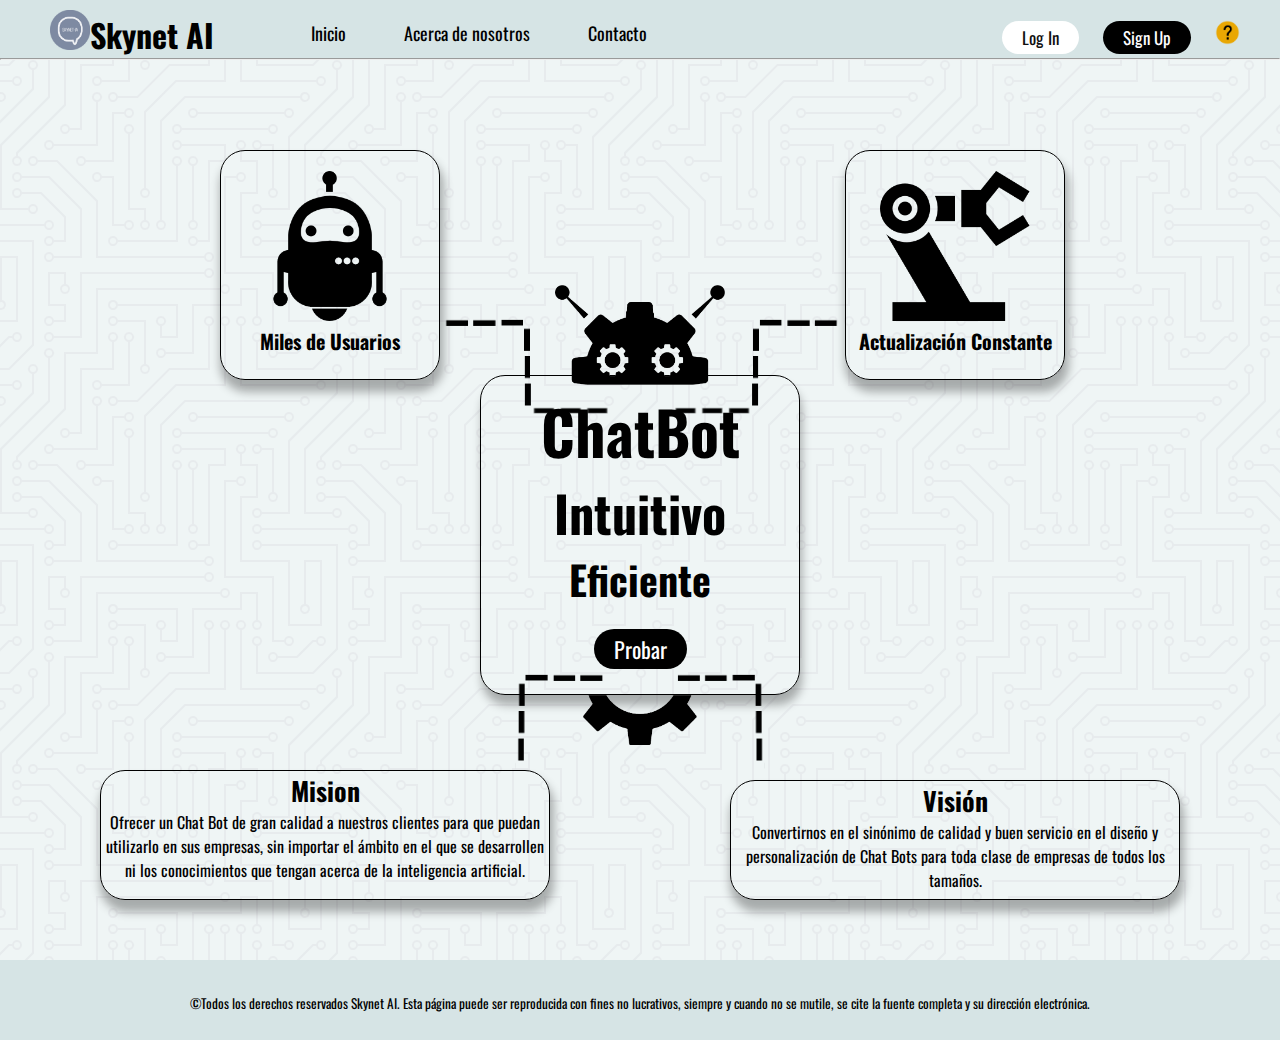
==== index.html @ 7ac23d61 "Archivos" ====
<!DOCTYPE html>
<html lang="es">

<head>
  <meta charset="UTF-8">
  <meta http-equiv="X-UA-Compatible" content="IE=edge">
  <meta name="viewport" content="width=device-width, initial-scale=1.0">
  <title>Menú Principal</title>
  <!--FONTS-->
    <link rel="preconnect" href="https://fonts.googleapis.com">
    <link rel="preconnect" href="https://fonts.gstatic.com" crossorigin>
    <link href="https://fonts.googleapis.com/css2?family=Oswald:wght@200;300;400&display=swap" rel="stylesheet">
    <link rel="preconnect" href="https://fonts.googleapis.com">
    <link rel="preconnect" href="https://fonts.gstatic.com" crossorigin>
    <link href="https://fonts.googleapis.com/css2?family=Oswald:wght@200;300;400&display=swap" rel="stylesheet">
  <!--CUSTOM CSS-->
  <link rel="stylesheet" type="text/css" href="css/index.css">
</head>
<body>
  <!-- Contenedor General -->
  <div id="header">
    <nav>
      <ul>
        <li id="logos">
            <img src="img/skynetai_mini.png" height="40px"/>
            <h1>Skynet AI</h1>
            <div id="menu">
                <a class="pulse" href="index.html">Inicio</a>
                <a class="pulse" href="nosotros.html">Acerca de nosotros</a>
                <a class="pulse" href="contacto.html">Contacto</a>
            </div>
        </li>
        <li id="login">
            <a id="log" href="login.html">Log In</a>
            <a id="sign" href="sign.html">Sign Up</a>
            <a href="ayudas.html" id="ayuda" class="ayuda"><img src="img/ayuda.png" alt="Icono de Ayuda" height="25px"></a>
        </li>
      </ul>
    </nav>
  </div>
  <hr>  
      <div id="contenido">

       
        
        <!--Miles de Usuarios-->
        <div id="acts" class="box">
            <img src="img/robot2.png" height="150px"/>
            <p>Miles de Usuarios</p>
        </div>
        <img id="lines" class="ocultar" src="img/lines.png" height="130px"/>

         <!--Centro-->
         <div class="center">
          <img id="robup" src="img/up.png" height="100px"/>
          <div id="test">
              <p>ChatBot</p>
              <p>Intuitivo</p>
              <p>Eficiente</p>
              <a id="probar" href="login.html">Probar</a>
          </div>
          <img id="robdown" src="img/down.png" height="50px"/>
        </div>
       
        <!--Actualización Constante-->
        <div id="resps" class="box">
            <img src="img/respuesta.png" height="150px"/>
            <p>Actualización Constante</p>
        </div>

        <img id="lines2" class="ocultar" src="img/lines.png" height="130px"/>

        
        
        <!--Misión-->
        <div id="mision" class="box">
            <p>Mision</p>
            <p>Ofrecer un Chat Bot de gran calidad a nuestros clientes para que puedan utilizarlo en sus empresas, sin importar el ámbito en el que se desarrollen ni los conocimientos que tengan acerca de la inteligencia artificial.</p>
        </div>
        <img id="lines3" class="ocultar" src="img/lines2.png" height="130px"/>

        <!--Visión-->
        <div id="vision" class="box">
            <p>Visión</p>
            <p>Convertirnos en el sinónimo de calidad y buen servicio en el diseño y personalización de Chat Bots para toda clase de empresas de todos los tamaños.</p>
        </div>
        <img id="lines4" class="ocultar" src="img/lines2.png" height="130px"/>

      </div>
      
    <footer class="footer">
        <div class="container-permisos" >
          <small>©Todos los derechos reservados Skynet AI. Esta página puede ser reproducida con fines
            no lucrativos, siempre y cuando no se mutile, se cite la fuente completa y su dirección electrónica.
        </small>
        </div>
    </footer>
</body>

</html>
---- css/index.css ----
*{
    box-sizing: border-box;
    margin: 0;
    padding: 0;
}


body{
    background: #EFF5F5;
    background-color: #EFF5F5;
    background-image: url("data:image/svg+xml,%3Csvg xmlns='http://www.w3.org/2000/svg' viewBox='0 0 304 304' width='304' height='304'%3E%3Cpath fill='%239C92AC' fill-opacity='0.1' d='M44.1 224a5 5 0 1 1 0 2H0v-2h44.1zm160 48a5 5 0 1 1 0 2H82v-2h122.1zm57.8-46a5 5 0 1 1 0-2H304v2h-42.1zm0 16a5 5 0 1 1 0-2H304v2h-42.1zm6.2-114a5 5 0 1 1 0 2h-86.2a5 5 0 1 1 0-2h86.2zm-256-48a5 5 0 1 1 0 2H0v-2h12.1zm185.8 34a5 5 0 1 1 0-2h86.2a5 5 0 1 1 0 2h-86.2zM258 12.1a5 5 0 1 1-2 0V0h2v12.1zm-64 208a5 5 0 1 1-2 0v-54.2a5 5 0 1 1 2 0v54.2zm48-198.2V80h62v2h-64V21.9a5 5 0 1 1 2 0zm16 16V64h46v2h-48V37.9a5 5 0 1 1 2 0zm-128 96V208h16v12.1a5 5 0 1 1-2 0V210h-16v-76.1a5 5 0 1 1 2 0zm-5.9-21.9a5 5 0 1 1 0 2H114v48H85.9a5 5 0 1 1 0-2H112v-48h12.1zm-6.2 130a5 5 0 1 1 0-2H176v-74.1a5 5 0 1 1 2 0V242h-60.1zm-16-64a5 5 0 1 1 0-2H114v48h10.1a5 5 0 1 1 0 2H112v-48h-10.1zM66 284.1a5 5 0 1 1-2 0V274H50v30h-2v-32h18v12.1zM236.1 176a5 5 0 1 1 0 2H226v94h48v32h-2v-30h-48v-98h12.1zm25.8-30a5 5 0 1 1 0-2H274v44.1a5 5 0 1 1-2 0V146h-10.1zm-64 96a5 5 0 1 1 0-2H208v-80h16v-14h-42.1a5 5 0 1 1 0-2H226v18h-16v80h-12.1zm86.2-210a5 5 0 1 1 0 2H272V0h2v32h10.1zM98 101.9V146H53.9a5 5 0 1 1 0-2H96v-42.1a5 5 0 1 1 2 0zM53.9 34a5 5 0 1 1 0-2H80V0h2v34H53.9zm60.1 3.9V66H82v64H69.9a5 5 0 1 1 0-2H80V64h32V37.9a5 5 0 1 1 2 0zM101.9 82a5 5 0 1 1 0-2H128V37.9a5 5 0 1 1 2 0V82h-28.1zm16-64a5 5 0 1 1 0-2H146v44.1a5 5 0 1 1-2 0V18h-26.1zm102.2 270a5 5 0 1 1 0 2H98v14h-2v-16h124.1zM242 149.9V160h16v34h-16v62h48v48h-2v-46h-48v-66h16v-30h-16v-12.1a5 5 0 1 1 2 0zM53.9 18a5 5 0 1 1 0-2H64V2H48V0h18v18H53.9zm112 32a5 5 0 1 1 0-2H192V0h50v2h-48v48h-28.1zm-48-48a5 5 0 0 1-9.8-2h2.07a3 3 0 1 0 5.66 0H178v34h-18V21.9a5 5 0 1 1 2 0V32h14V2h-58.1zm0 96a5 5 0 1 1 0-2H137l32-32h39V21.9a5 5 0 1 1 2 0V66h-40.17l-32 32H117.9zm28.1 90.1a5 5 0 1 1-2 0v-76.51L175.59 80H224V21.9a5 5 0 1 1 2 0V82h-49.59L146 112.41v75.69zm16 32a5 5 0 1 1-2 0v-99.51L184.59 96H300.1a5 5 0 0 1 3.9-3.9v2.07a3 3 0 0 0 0 5.66v2.07a5 5 0 0 1-3.9-3.9H185.41L162 121.41v98.69zm-144-64a5 5 0 1 1-2 0v-3.51l48-48V48h32V0h2v50H66v55.41l-48 48v2.69zM50 53.9v43.51l-48 48V208h26.1a5 5 0 1 1 0 2H0v-65.41l48-48V53.9a5 5 0 1 1 2 0zm-16 16V89.41l-34 34v-2.82l32-32V69.9a5 5 0 1 1 2 0zM12.1 32a5 5 0 1 1 0 2H9.41L0 43.41V40.6L8.59 32h3.51zm265.8 18a5 5 0 1 1 0-2h18.69l7.41-7.41v2.82L297.41 50H277.9zm-16 160a5 5 0 1 1 0-2H288v-71.41l16-16v2.82l-14 14V210h-28.1zm-208 32a5 5 0 1 1 0-2H64v-22.59L40.59 194H21.9a5 5 0 1 1 0-2H41.41L66 216.59V242H53.9zm150.2 14a5 5 0 1 1 0 2H96v-56.6L56.6 162H37.9a5 5 0 1 1 0-2h19.5L98 200.6V256h106.1zm-150.2 2a5 5 0 1 1 0-2H80v-46.59L48.59 178H21.9a5 5 0 1 1 0-2H49.41L82 208.59V258H53.9zM34 39.8v1.61L9.41 66H0v-2h8.59L32 40.59V0h2v39.8zM2 300.1a5 5 0 0 1 3.9 3.9H3.83A3 3 0 0 0 0 302.17V256h18v48h-2v-46H2v42.1zM34 241v63h-2v-62H0v-2h34v1zM17 18H0v-2h16V0h2v18h-1zm273-2h14v2h-16V0h2v16zm-32 273v15h-2v-14h-14v14h-2v-16h18v1zM0 92.1A5.02 5.02 0 0 1 6 97a5 5 0 0 1-6 4.9v-2.07a3 3 0 1 0 0-5.66V92.1zM80 272h2v32h-2v-32zm37.9 32h-2.07a3 3 0 0 0-5.66 0h-2.07a5 5 0 0 1 9.8 0zM5.9 0A5.02 5.02 0 0 1 0 5.9V3.83A3 3 0 0 0 3.83 0H5.9zm294.2 0h2.07A3 3 0 0 0 304 3.83V5.9a5 5 0 0 1-3.9-5.9zm3.9 300.1v2.07a3 3 0 0 0-1.83 1.83h-2.07a5 5 0 0 1 3.9-3.9zM97 100a3 3 0 1 0 0-6 3 3 0 0 0 0 6zm0-16a3 3 0 1 0 0-6 3 3 0 0 0 0 6zm16 16a3 3 0 1 0 0-6 3 3 0 0 0 0 6zm16 16a3 3 0 1 0 0-6 3 3 0 0 0 0 6zm0 16a3 3 0 1 0 0-6 3 3 0 0 0 0 6zm-48 32a3 3 0 1 0 0-6 3 3 0 0 0 0 6zm16 16a3 3 0 1 0 0-6 3 3 0 0 0 0 6zm32 48a3 3 0 1 0 0-6 3 3 0 0 0 0 6zm-16 16a3 3 0 1 0 0-6 3 3 0 0 0 0 6zm32-16a3 3 0 1 0 0-6 3 3 0 0 0 0 6zm0-32a3 3 0 1 0 0-6 3 3 0 0 0 0 6zm16 32a3 3 0 1 0 0-6 3 3 0 0 0 0 6zm32 16a3 3 0 1 0 0-6 3 3 0 0 0 0 6zm0-16a3 3 0 1 0 0-6 3 3 0 0 0 0 6zm-16-64a3 3 0 1 0 0-6 3 3 0 0 0 0 6zm16 0a3 3 0 1 0 0-6 3 3 0 0 0 0 6zm16 96a3 3 0 1 0 0-6 3 3 0 0 0 0 6zm0 16a3 3 0 1 0 0-6 3 3 0 0 0 0 6zm16 16a3 3 0 1 0 0-6 3 3 0 0 0 0 6zm16-144a3 3 0 1 0 0-6 3 3 0 0 0 0 6zm0 32a3 3 0 1 0 0-6 3 3 0 0 0 0 6zm16-32a3 3 0 1 0 0-6 3 3 0 0 0 0 6zm16-16a3 3 0 1 0 0-6 3 3 0 0 0 0 6zm-96 0a3 3 0 1 0 0-6 3 3 0 0 0 0 6zm0 16a3 3 0 1 0 0-6 3 3 0 0 0 0 6zm16-32a3 3 0 1 0 0-6 3 3 0 0 0 0 6zm96 0a3 3 0 1 0 0-6 3 3 0 0 0 0 6zm-16-64a3 3 0 1 0 0-6 3 3 0 0 0 0 6zm16-16a3 3 0 1 0 0-6 3 3 0 0 0 0 6zm-32 0a3 3 0 1 0 0-6 3 3 0 0 0 0 6zm0-16a3 3 0 1 0 0-6 3 3 0 0 0 0 6zm-16 0a3 3 0 1 0 0-6 3 3 0 0 0 0 6zm-16 0a3 3 0 1 0 0-6 3 3 0 0 0 0 6zm-16 0a3 3 0 1 0 0-6 3 3 0 0 0 0 6zM49 36a3 3 0 1 0 0-6 3 3 0 0 0 0 6zm-32 0a3 3 0 1 0 0-6 3 3 0 0 0 0 6zm32 16a3 3 0 1 0 0-6 3 3 0 0 0 0 6zM33 68a3 3 0 1 0 0-6 3 3 0 0 0 0 6zm16-48a3 3 0 1 0 0-6 3 3 0 0 0 0 6zm0 240a3 3 0 1 0 0-6 3 3 0 0 0 0 6zm16 32a3 3 0 1 0 0-6 3 3 0 0 0 0 6zm-16-64a3 3 0 1 0 0-6 3 3 0 0 0 0 6zm0 16a3 3 0 1 0 0-6 3 3 0 0 0 0 6zm-16-32a3 3 0 1 0 0-6 3 3 0 0 0 0 6zm80-176a3 3 0 1 0 0-6 3 3 0 0 0 0 6zm16 0a3 3 0 1 0 0-6 3 3 0 0 0 0 6zm-16-16a3 3 0 1 0 0-6 3 3 0 0 0 0 6zm32 48a3 3 0 1 0 0-6 3 3 0 0 0 0 6zm16-16a3 3 0 1 0 0-6 3 3 0 0 0 0 6zm0-32a3 3 0 1 0 0-6 3 3 0 0 0 0 6zm112 176a3 3 0 1 0 0-6 3 3 0 0 0 0 6zm-16 16a3 3 0 1 0 0-6 3 3 0 0 0 0 6zm0 16a3 3 0 1 0 0-6 3 3 0 0 0 0 6zm0 16a3 3 0 1 0 0-6 3 3 0 0 0 0 6zM17 180a3 3 0 1 0 0-6 3 3 0 0 0 0 6zm0 16a3 3 0 1 0 0-6 3 3 0 0 0 0 6zm0-32a3 3 0 1 0 0-6 3 3 0 0 0 0 6zm16 0a3 3 0 1 0 0-6 3 3 0 0 0 0 6zM17 84a3 3 0 1 0 0-6 3 3 0 0 0 0 6zm32 64a3 3 0 1 0 0-6 3 3 0 0 0 0 6zm16-16a3 3 0 1 0 0-6 3 3 0 0 0 0 6z'%3E%3C/path%3E%3C/svg%3E");
    font-size: 16px;
    font-family: 'Oswald', sans-serif;
}


/*Contenido*/


/*Header*/
#header{
    background: #D6E4E5;
    width: 100% !important;
    height: auto;
    display: grid;
}

#header ul {
    display: flex;
    flex-direction: row;
    justify-content: space-between;
}

#logos{
    display: flex;
    margin-left: 50px;
    margin-top: 10px;
}

#logos h1{
    margin-top: 1px;
}

#menu{
    margin-left: 70px;
    font-size: 18px;
    font-family: 'Oswald', sans-serif;
    margin-top: 10px;
} 

li{
    list-style: none;
}

a{
    text-decoration: none;
}

#login {
    margin-top: 20px;
    margin-right: 20px;
    /* height: auto; */
    /* display: flex; 
   flex-direction: row; 
   justify-content: space-around; 
   flex-flow: wrap; 
   align-items: center;  

    float:left; */
}

#login a{
    margin-right: 20px;
}

/*Test*/
#test{
    border: 1px solid black;
    border-radius: 25px;
    width: 320px;
    height: 320px;
    text-align: center;
    box-shadow: 2px 10px 10px 0px rgba(0, 0, 0, 0.3);
    transition-duration: 0.3s;
}

#robup{
    position: relative;
    top: 10px;
}

#test p{
    font-weight: bold;
    font-family: 'Oswald', sans-serif;
}

#test p:first-child {
    font-size: 60px;
    margin-top: 10px;
  }

#test p:nth-of-type(2) {
    font-size: 50px;
  }

#test p:nth-of-type(3) {
    font-size: 40px;
  }

#probar{
    margin-top: 20px;
}





@media only screen and (max-width: 1200px) {
  #contenido {
    display: flex; 
   flex-direction: row; 
   justify-content: space-around; 
   flex-flow: wrap; 
   align-items: center;  
  }

  .ocultar{
    visibility: hidden;
  }

  .box{
    display: flex;
    flex-direction: column;
    justify-content: center;
    align-items: center;
    align-self: center;
    box-sizing: border-box;
    margin: 10px;
  
  }

  
} 

@media only screen and (min-width: 1200px) {

  .box{
    position: absolute;
  }

  #acts{  
    margin-left: 200px; 
  }

  #resps{
    top: 0;
    right: 0;
    margin-top: 150px; 
    margin-right: 215px; 
}

}

.center {
  display: flex;
  flex-direction: column;
  justify-content: center;
  align-items: center;
  height: 100vh;
}

#test:hover{
  background-color: #dce3e4;
  width: 330px;
  height: 330px;
}

/*Robots*/
#acts{
    /* position: absolute; */
    top: 150px; 
    left: 20px; 
    width: 220px;
    height: 230px;
    text-align: center;
    border: 1px solid black;
    border-radius: 25px;
    box-shadow: 2px 10px 10px 2px rgba(0, 0, 0, 0.3);
    transition-duration: 0.3s;
}

#acts p{
    font-size: 20px;
    font-weight: bold;
    font-family: 'Oswald', sans-serif;
}

#acts img{
    margin-top: 20px;
}

#acts:hover{
    background-color: white;
    width: 230px;
    height: 240px;
}

#resps{
    width: 220px;
    height: 230px;
    text-align: center;
    border: 1px solid black;
    border-radius: 25px;
    box-shadow: 2px 10px 10px 2px rgba(0, 0, 0, 0.3);
    transition-duration: 0.3s;
    /* position: absolute; */
}

#resps p{
    font-size: 20px;
    font-weight: bold;
    font-family: 'Oswald', sans-serif;
}

#resps img{
    margin-top: 20px;
}

#resps:hover{
    background-color: white;
    width: 230px;
    height: 240px;
}
/*Mision*/
#mision{
    width: 450px;
    height: 130px;
    text-align: center;
    border: 1px solid black;
    border-radius: 25px;
    box-shadow: 2px 10px 10px 2px rgba(0, 0, 0, 0.3);
    transition-duration: 0.3s;
    /* position: absolute; */
    bottom: 0;
    left: 100px;
}

#mision p:nth-of-type(1) {
    font-size: 26px;
    font-weight: bold;
  }

#mision:hover{
    background-color: white;
    width: 460px;
    height: 140px;
}
/*Vision*/

#vision{
    width: 450px;
    height: 120px;
    text-align: center;
    border: 1px solid black;
    border-radius: 25px;
    box-shadow: 2px 10px 10px 2px rgba(0, 0, 0, 0.3);
    transition-duration: 0.3s;
    /* position: absolute; */
    bottom: 0;
    right: 100px;
}

#vision p:nth-of-type(1) {
    font-size: 26px;
    font-weight: bold;
  }

#vision:hover{
    background-color: white;
    width: 460px;
    height: 130px;
}
/*Botones menu*/

.pulse:hover,
.pulse:focus {
  -webkit-animation: pulse 1s;
          animation: pulse 1s;
  box-shadow: 0 0 0 2em transparent;
}
.pulse {
  --color: #000000;
  --hover: #ffffff;
}
@keyframes pulse {
  0% {
    box-shadow: 0 0 0 0 var(--hover);
  }
}
@-webkit-keyframes pulse {
  0% {
    box-shadow: 0 0 0 0 var(--hover);
  }
}

#menu a {
  background: none;
  font: inherit;
  margin: 0.5em;
  padding: 0.7em 1em;
}
#menu a {
  color: var(--color);
  transition: 0.25s;
}
#menu a:hover, #menu a:focus {
  border-color: var(--hover);
  color: #fff;
}

/*Botones login*/

#sign{
    background-color: #000000;
    color: rgb(255, 255, 255);
    transition-duration: 0.3s;
    border: none;
    padding: 4px 20px;
    text-align: center;
    text-decoration: none;
    display: inline-block;
    font-size: 17px;
    cursor: pointer;
    font-family: inherit;
    margin-right: 20px;
}

#log{
    background-color: #ffffff;
    color: rgb(15, 15, 15);
    transition-duration: 0.3s;
    border: none;
    padding: 4px 20px;
    text-align: center;
    text-decoration: none;
    display: inline-block;
    font-size: 17px;
    cursor: pointer;
    font-family: inherit;
    margin-right: 20px;
}

#login a{
    border-radius: 25px;
}

#log:hover{
    background-color: #000000;
    color: #ffffff;
    font-size: 19px;
}

#sign:hover{
    background-color: white;
    color: #000000;
    font-size: 19px;
}

/*Botones prueba*/
#probar{
    background-color: #000000;
    color: rgb(255, 255, 255);
    transition-duration: 0.3s;
    border: none;
    padding: 4px 20px;
    text-align: center;
    text-decoration: none;
    display: inline-block;
    font-size: 22px;
    cursor: pointer;
    font-family: inherit;
    color: var(--color);
}

#probar{
    border-radius: 25px;
}

#probar:hover{
    background-color: #ffffff;
    color: #000000;
}

#probar:hover,
#probar:focus {
  -webkit-animation: pulse 1s;
          animation: pulse 1s;
  box-shadow: 0 0 0 2em transparent;
}
#probar {
  --color: #ffffff;
  --hover: #000000;
}
@keyframes pulse {
  0% {
    box-shadow: 0 0 0 0 var(--hover);
  }
}
@-webkit-keyframes pulse {
  0% {
    box-shadow: 0 0 0 0 var(--hover);
  }
}

#test a {
  color: var(--color);
  transition: 0.25s;
}
#test a:hover, #test a:focus {
  border-color: var(--hover);
  color: #000000;
}

/*FOOTER*/

.footer { 
    background-color: #D6E4E5;
    height: 13%;
    padding: 5px 10%;
    bottom: -28% !important; 
    /* position: absolute; */
    width: 100%;
    text-align: center;
  }

  .container-permisos{
    margin: 25px;
  }

.footer{
    width: 100% !important;
    height: 5rem;
    margin-top: auto;
}

/*Flecha*/
#lines{
  position: absolute;
  top: 300px; 
  left: 20px; 
  margin-left: 418px; 
}

#lines2{
    transform: scaleX(-1);
    position: absolute;
    top: 0;
    right: 0;
    margin-top: 300px; 
    margin-right: 435px; 
}

#lines3{
  position: absolute;
  bottom: 0;
  right: 515px;
  margin-bottom: 115px;
}

#lines4{
    transform: scaleX(-1);
    position: absolute;
    bottom: 0;
    left: 515px;
    margin-bottom: 115px;
}
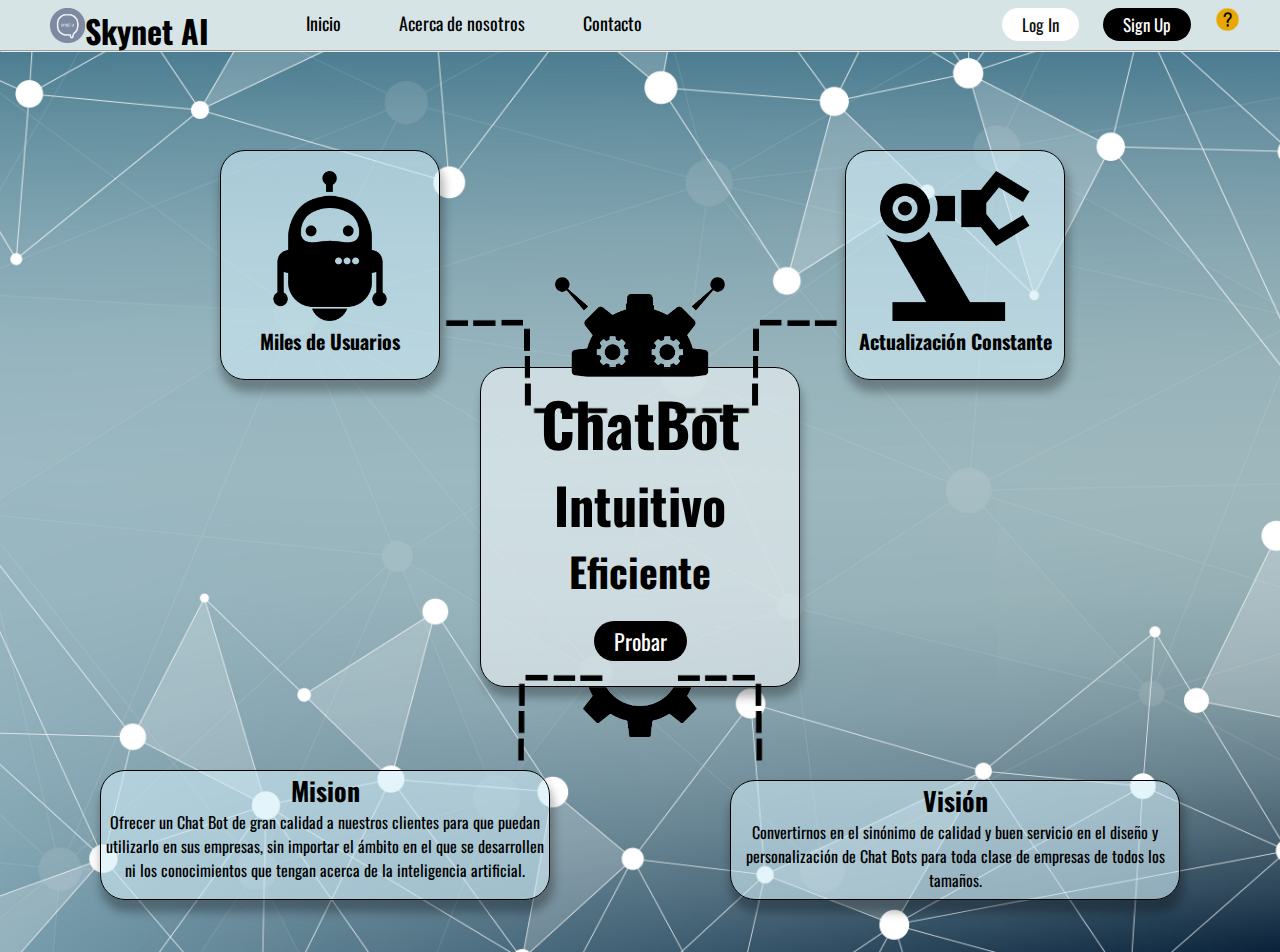
==== commit 05213d42: "Mejoras" ====
--- a/index.html
+++ b/index.html
@@ -14,6 +14,7 @@
     <link rel="preconnect" href="https://fonts.gstatic.com" crossorigin>
     <link href="https://fonts.googleapis.com/css2?family=Oswald:wght@200;300;400&display=swap" rel="stylesheet">
   <!--CUSTOM CSS-->
+  <link rel="stylesheet" type="text/css" href="css/all.css">
   <link rel="stylesheet" type="text/css" href="css/index.css">
 </head>
 <body>
@@ -22,7 +23,7 @@
     <nav>
       <ul>
         <li id="logos">
-            <img src="img/skynetai_mini.png" height="40px"/>
+            <img id="logo" src="img/skynetai_mini.png" height="35px"/>
             <h1>Skynet AI</h1>
             <div id="menu">
                 <a class="pulse" href="index.html">Inicio</a>
@@ -40,9 +41,6 @@
   </div>
   <hr>  
       <div id="contenido">
-
-       
-        
         <!--Miles de Usuarios-->
         <div id="acts" class="box">
             <img src="img/robot2.png" height="150px"/>
--- a/css/all.css
+++ b/css/all.css
@@ -0,0 +1,174 @@
+*{
+    box-sizing: border-box;
+    margin: 0;
+    padding: 0;
+}
+
+
+body{
+    background-image: url('/img/nodos.jpg');
+    background-size: cover;
+    background-position: center center;
+    animation: nombre-animacion 10s ease-in-out infinite;
+    font-size: 16px;
+    font-family: 'Oswald', sans-serif;
+}
+
+/*Header*/
+#header{
+    background: #D6E4E5;
+    width: 100% !important;
+    height: 50px;
+    display: grid;
+}
+
+#header ul {
+    display: flex;
+    flex-direction: row;
+    justify-content: space-between;
+}
+
+#logos{
+    display: flex;
+    margin-left: 50px;
+    margin-top: 10px;
+}
+
+#logos h1{
+    margin-top: -3px;
+
+}
+
+#logo{
+  margin-top: -2px;
+}
+
+#menu{
+    margin-left: 70px;
+    font-size: 18px;
+    font-family: 'Oswald', sans-serif;
+} 
+
+li{
+    list-style: none;
+}
+
+a{
+    text-decoration: none;
+}
+
+#login {
+    margin-top: 7px;
+    margin-right: 20px;
+}
+
+#login a{
+    margin-right: 20px;
+}
+
+
+
+
+
+/*Botones menu*/
+
+.pulse:hover,
+.pulse:focus {
+  -webkit-animation: pulse 1s;
+          animation: pulse 1s;
+  box-shadow: 0 0 0 2em transparent;
+}
+.pulse {
+  --color: #000000;
+  --hover: #ffffff;
+}
+@keyframes pulse {
+  0% {
+    box-shadow: 0 0 0 0 var(--hover);
+  }
+}
+@-webkit-keyframes pulse {
+  0% {
+    box-shadow: 0 0 0 0 var(--hover);
+  }
+}
+
+#menu a {
+  background: none;
+  font: inherit;
+  margin: 0.5em;
+  padding: 0.7em 1em;
+}
+#menu a {
+  color: var(--color);
+  transition: 0.25s;
+}
+#menu a:hover, #menu a:focus {
+  border-color: var(--hover);
+  color: #fff;
+}
+
+/*Botones login*/
+
+#sign{
+    background-color: #000000;
+    color: rgb(255, 255, 255);
+    transition-duration: 0.3s;
+    border: none;
+    padding: 4px 20px;
+    text-align: center;
+    text-decoration: none;
+    display: inline-block;
+    font-size: 17px;
+    cursor: pointer;
+    font-family: inherit;
+    margin-right: 20px;
+}
+
+#log{
+    background-color: #ffffff;
+    color: rgb(15, 15, 15);
+    transition-duration: 0.3s;
+    border: none;
+    padding: 4px 20px;
+    text-align: center;
+    text-decoration: none;
+    display: inline-block;
+    font-size: 17px;
+    cursor: pointer;
+    font-family: inherit;
+    margin-right: 20px;
+}
+
+#login a{
+    border-radius: 25px;
+}
+
+#log:hover{
+    background-color: #000000;
+    color: #ffffff;
+    font-size: 19px;
+}
+
+#sign:hover{
+    background-color: white;
+    color: #000000;
+    font-size: 19px;
+}
+
+/*FOOTER*/
+
+.footer { 
+    background-color: #D6E4E5;
+    height: 5rem;
+    padding: 5px 10%;
+    bottom: 0;
+    position: fixed;
+    width: 100%;
+    text-align: center;
+  }
+  
+  .container-permisos {
+    margin: 25px;
+    padding-bottom: 5rem; /* altura del pie de página */
+  }--- a/css/index.css
+++ b/css/index.css
@@ -1,120 +1,3 @@
-*{
-    box-sizing: border-box;
-    margin: 0;
-    padding: 0;
-}
-
-
-body{
-    background: #EFF5F5;
-    background-color: #EFF5F5;
-    background-image: url("data:image/svg+xml,%3Csvg xmlns='http://www.w3.org/2000/svg' viewBox='0 0 304 304' width='304' height='304'%3E%3Cpath fill='%239C92AC' fill-opacity='0.1' d='M44.1 224a5 5 0 1 1 0 2H0v-2h44.1zm160 48a5 5 0 1 1 0 2H82v-2h122.1zm57.8-46a5 5 0 1 1 0-2H304v2h-42.1zm0 16a5 5 0 1 1 0-2H304v2h-42.1zm6.2-114a5 5 0 1 1 0 2h-86.2a5 5 0 1 1 0-2h86.2zm-256-48a5 5 0 1 1 0 2H0v-2h12.1zm185.8 34a5 5 0 1 1 0-2h86.2a5 5 0 1 1 0 2h-86.2zM258 12.1a5 5 0 1 1-2 0V0h2v12.1zm-64 208a5 5 0 1 1-2 0v-54.2a5 5 0 1 1 2 0v54.2zm48-198.2V80h62v2h-64V21.9a5 5 0 1 1 2 0zm16 16V64h46v2h-48V37.9a5 5 0 1 1 2 0zm-128 96V208h16v12.1a5 5 0 1 1-2 0V210h-16v-76.1a5 5 0 1 1 2 0zm-5.9-21.9a5 5 0 1 1 0 2H114v48H85.9a5 5 0 1 1 0-2H112v-48h12.1zm-6.2 130a5 5 0 1 1 0-2H176v-74.1a5 5 0 1 1 2 0V242h-60.1zm-16-64a5 5 0 1 1 0-2H114v48h10.1a5 5 0 1 1 0 2H112v-48h-10.1zM66 284.1a5 5 0 1 1-2 0V274H50v30h-2v-32h18v12.1zM236.1 176a5 5 0 1 1 0 2H226v94h48v32h-2v-30h-48v-98h12.1zm25.8-30a5 5 0 1 1 0-2H274v44.1a5 5 0 1 1-2 0V146h-10.1zm-64 96a5 5 0 1 1 0-2H208v-80h16v-14h-42.1a5 5 0 1 1 0-2H226v18h-16v80h-12.1zm86.2-210a5 5 0 1 1 0 2H272V0h2v32h10.1zM98 101.9V146H53.9a5 5 0 1 1 0-2H96v-42.1a5 5 0 1 1 2 0zM53.9 34a5 5 0 1 1 0-2H80V0h2v34H53.9zm60.1 3.9V66H82v64H69.9a5 5 0 1 1 0-2H80V64h32V37.9a5 5 0 1 1 2 0zM101.9 82a5 5 0 1 1 0-2H128V37.9a5 5 0 1 1 2 0V82h-28.1zm16-64a5 5 0 1 1 0-2H146v44.1a5 5 0 1 1-2 0V18h-26.1zm102.2 270a5 5 0 1 1 0 2H98v14h-2v-16h124.1zM242 149.9V160h16v34h-16v62h48v48h-2v-46h-48v-66h16v-30h-16v-12.1a5 5 0 1 1 2 0zM53.9 18a5 5 0 1 1 0-2H64V2H48V0h18v18H53.9zm112 32a5 5 0 1 1 0-2H192V0h50v2h-48v48h-28.1zm-48-48a5 5 0 0 1-9.8-2h2.07a3 3 0 1 0 5.66 0H178v34h-18V21.9a5 5 0 1 1 2 0V32h14V2h-58.1zm0 96a5 5 0 1 1 0-2H137l32-32h39V21.9a5 5 0 1 1 2 0V66h-40.17l-32 32H117.9zm28.1 90.1a5 5 0 1 1-2 0v-76.51L175.59 80H224V21.9a5 5 0 1 1 2 0V82h-49.59L146 112.41v75.69zm16 32a5 5 0 1 1-2 0v-99.51L184.59 96H300.1a5 5 0 0 1 3.9-3.9v2.07a3 3 0 0 0 0 5.66v2.07a5 5 0 0 1-3.9-3.9H185.41L162 121.41v98.69zm-144-64a5 5 0 1 1-2 0v-3.51l48-48V48h32V0h2v50H66v55.41l-48 48v2.69zM50 53.9v43.51l-48 48V208h26.1a5 5 0 1 1 0 2H0v-65.41l48-48V53.9a5 5 0 1 1 2 0zm-16 16V89.41l-34 34v-2.82l32-32V69.9a5 5 0 1 1 2 0zM12.1 32a5 5 0 1 1 0 2H9.41L0 43.41V40.6L8.59 32h3.51zm265.8 18a5 5 0 1 1 0-2h18.69l7.41-7.41v2.82L297.41 50H277.9zm-16 160a5 5 0 1 1 0-2H288v-71.41l16-16v2.82l-14 14V210h-28.1zm-208 32a5 5 0 1 1 0-2H64v-22.59L40.59 194H21.9a5 5 0 1 1 0-2H41.41L66 216.59V242H53.9zm150.2 14a5 5 0 1 1 0 2H96v-56.6L56.6 162H37.9a5 5 0 1 1 0-2h19.5L98 200.6V256h106.1zm-150.2 2a5 5 0 1 1 0-2H80v-46.59L48.59 178H21.9a5 5 0 1 1 0-2H49.41L82 208.59V258H53.9zM34 39.8v1.61L9.41 66H0v-2h8.59L32 40.59V0h2v39.8zM2 300.1a5 5 0 0 1 3.9 3.9H3.83A3 3 0 0 0 0 302.17V256h18v48h-2v-46H2v42.1zM34 241v63h-2v-62H0v-2h34v1zM17 18H0v-2h16V0h2v18h-1zm273-2h14v2h-16V0h2v16zm-32 273v15h-2v-14h-14v14h-2v-16h18v1zM0 92.1A5.02 5.02 0 0 1 6 97a5 5 0 0 1-6 4.9v-2.07a3 3 0 1 0 0-5.66V92.1zM80 272h2v32h-2v-32zm37.9 32h-2.07a3 3 0 0 0-5.66 0h-2.07a5 5 0 0 1 9.8 0zM5.9 0A5.02 5.02 0 0 1 0 5.9V3.83A3 3 0 0 0 3.83 0H5.9zm294.2 0h2.07A3 3 0 0 0 304 3.83V5.9a5 5 0 0 1-3.9-5.9zm3.9 300.1v2.07a3 3 0 0 0-1.83 1.83h-2.07a5 5 0 0 1 3.9-3.9zM97 100a3 3 0 1 0 0-6 3 3 0 0 0 0 6zm0-16a3 3 0 1 0 0-6 3 3 0 0 0 0 6zm16 16a3 3 0 1 0 0-6 3 3 0 0 0 0 6zm16 16a3 3 0 1 0 0-6 3 3 0 0 0 0 6zm0 16a3 3 0 1 0 0-6 3 3 0 0 0 0 6zm-48 32a3 3 0 1 0 0-6 3 3 0 0 0 0 6zm16 16a3 3 0 1 0 0-6 3 3 0 0 0 0 6zm32 48a3 3 0 1 0 0-6 3 3 0 0 0 0 6zm-16 16a3 3 0 1 0 0-6 3 3 0 0 0 0 6zm32-16a3 3 0 1 0 0-6 3 3 0 0 0 0 6zm0-32a3 3 0 1 0 0-6 3 3 0 0 0 0 6zm16 32a3 3 0 1 0 0-6 3 3 0 0 0 0 6zm32 16a3 3 0 1 0 0-6 3 3 0 0 0 0 6zm0-16a3 3 0 1 0 0-6 3 3 0 0 0 0 6zm-16-64a3 3 0 1 0 0-6 3 3 0 0 0 0 6zm16 0a3 3 0 1 0 0-6 3 3 0 0 0 0 6zm16 96a3 3 0 1 0 0-6 3 3 0 0 0 0 6zm0 16a3 3 0 1 0 0-6 3 3 0 0 0 0 6zm16 16a3 3 0 1 0 0-6 3 3 0 0 0 0 6zm16-144a3 3 0 1 0 0-6 3 3 0 0 0 0 6zm0 32a3 3 0 1 0 0-6 3 3 0 0 0 0 6zm16-32a3 3 0 1 0 0-6 3 3 0 0 0 0 6zm16-16a3 3 0 1 0 0-6 3 3 0 0 0 0 6zm-96 0a3 3 0 1 0 0-6 3 3 0 0 0 0 6zm0 16a3 3 0 1 0 0-6 3 3 0 0 0 0 6zm16-32a3 3 0 1 0 0-6 3 3 0 0 0 0 6zm96 0a3 3 0 1 0 0-6 3 3 0 0 0 0 6zm-16-64a3 3 0 1 0 0-6 3 3 0 0 0 0 6zm16-16a3 3 0 1 0 0-6 3 3 0 0 0 0 6zm-32 0a3 3 0 1 0 0-6 3 3 0 0 0 0 6zm0-16a3 3 0 1 0 0-6 3 3 0 0 0 0 6zm-16 0a3 3 0 1 0 0-6 3 3 0 0 0 0 6zm-16 0a3 3 0 1 0 0-6 3 3 0 0 0 0 6zm-16 0a3 3 0 1 0 0-6 3 3 0 0 0 0 6zM49 36a3 3 0 1 0 0-6 3 3 0 0 0 0 6zm-32 0a3 3 0 1 0 0-6 3 3 0 0 0 0 6zm32 16a3 3 0 1 0 0-6 3 3 0 0 0 0 6zM33 68a3 3 0 1 0 0-6 3 3 0 0 0 0 6zm16-48a3 3 0 1 0 0-6 3 3 0 0 0 0 6zm0 240a3 3 0 1 0 0-6 3 3 0 0 0 0 6zm16 32a3 3 0 1 0 0-6 3 3 0 0 0 0 6zm-16-64a3 3 0 1 0 0-6 3 3 0 0 0 0 6zm0 16a3 3 0 1 0 0-6 3 3 0 0 0 0 6zm-16-32a3 3 0 1 0 0-6 3 3 0 0 0 0 6zm80-176a3 3 0 1 0 0-6 3 3 0 0 0 0 6zm16 0a3 3 0 1 0 0-6 3 3 0 0 0 0 6zm-16-16a3 3 0 1 0 0-6 3 3 0 0 0 0 6zm32 48a3 3 0 1 0 0-6 3 3 0 0 0 0 6zm16-16a3 3 0 1 0 0-6 3 3 0 0 0 0 6zm0-32a3 3 0 1 0 0-6 3 3 0 0 0 0 6zm112 176a3 3 0 1 0 0-6 3 3 0 0 0 0 6zm-16 16a3 3 0 1 0 0-6 3 3 0 0 0 0 6zm0 16a3 3 0 1 0 0-6 3 3 0 0 0 0 6zm0 16a3 3 0 1 0 0-6 3 3 0 0 0 0 6zM17 180a3 3 0 1 0 0-6 3 3 0 0 0 0 6zm0 16a3 3 0 1 0 0-6 3 3 0 0 0 0 6zm0-32a3 3 0 1 0 0-6 3 3 0 0 0 0 6zm16 0a3 3 0 1 0 0-6 3 3 0 0 0 0 6zM17 84a3 3 0 1 0 0-6 3 3 0 0 0 0 6zm32 64a3 3 0 1 0 0-6 3 3 0 0 0 0 6zm16-16a3 3 0 1 0 0-6 3 3 0 0 0 0 6z'%3E%3C/path%3E%3C/svg%3E");
-    font-size: 16px;
-    font-family: 'Oswald', sans-serif;
-}
-
-
-/*Contenido*/
-
-
-/*Header*/
-#header{
-    background: #D6E4E5;
-    width: 100% !important;
-    height: auto;
-    display: grid;
-}
-
-#header ul {
-    display: flex;
-    flex-direction: row;
-    justify-content: space-between;
-}
-
-#logos{
-    display: flex;
-    margin-left: 50px;
-    margin-top: 10px;
-}
-
-#logos h1{
-    margin-top: 1px;
-}
-
-#menu{
-    margin-left: 70px;
-    font-size: 18px;
-    font-family: 'Oswald', sans-serif;
-    margin-top: 10px;
-} 
-
-li{
-    list-style: none;
-}
-
-a{
-    text-decoration: none;
-}
-
-#login {
-    margin-top: 20px;
-    margin-right: 20px;
-    /* height: auto; */
-    /* display: flex; 
-   flex-direction: row; 
-   justify-content: space-around; 
-   flex-flow: wrap; 
-   align-items: center;  
-
-    float:left; */
-}
-
-#login a{
-    margin-right: 20px;
-}
-
-/*Test*/
-#test{
-    border: 1px solid black;
-    border-radius: 25px;
-    width: 320px;
-    height: 320px;
-    text-align: center;
-    box-shadow: 2px 10px 10px 0px rgba(0, 0, 0, 0.3);
-    transition-duration: 0.3s;
-}
-
-#robup{
-    position: relative;
-    top: 10px;
-}
-
-#test p{
-    font-weight: bold;
-    font-family: 'Oswald', sans-serif;
-}
-
-#test p:first-child {
-    font-size: 60px;
-    margin-top: 10px;
-  }
-
-#test p:nth-of-type(2) {
-    font-size: 50px;
-  }
-
-#test p:nth-of-type(3) {
-    font-size: 40px;
-  }
-
-#probar{
-    margin-top: 20px;
-}
-
-
-
-
-
 @media only screen and (max-width: 1200px) {
   #contenido {
     display: flex; 
@@ -175,6 +58,45 @@
   height: 330px;
 }
 
+/*Test*/
+#test{
+  border: 1px solid black;
+  border-radius: 25px;
+  width: 320px;
+  height: 320px;
+  text-align: center;
+  box-shadow: 2px 10px 10px 0px rgba(0, 0, 0, 0.3);
+  transition-duration: 0.3s;
+  background-color: rgba(241, 247, 249, 0.6);
+}
+
+#robup{
+  position: relative;
+  top: 10px;
+}
+
+#test p{
+  font-weight: bold;
+  font-family: 'Oswald', sans-serif;
+}
+
+#test p:first-child {
+  font-size: 60px;
+  margin-top: 10px;
+}
+
+#test p:nth-of-type(2) {
+  font-size: 50px;
+}
+
+#test p:nth-of-type(3) {
+  font-size: 40px;
+}
+
+#probar{
+  margin-top: 20px;
+}
+
 /*Robots*/
 #acts{
     /* position: absolute; */
@@ -187,6 +109,7 @@
     border-radius: 25px;
     box-shadow: 2px 10px 10px 2px rgba(0, 0, 0, 0.3);
     transition-duration: 0.3s;
+    background-color: rgb(208, 236, 246, 0.6);
 }
 
 #acts p{
@@ -214,6 +137,7 @@
     box-shadow: 2px 10px 10px 2px rgba(0, 0, 0, 0.3);
     transition-duration: 0.3s;
     /* position: absolute; */
+    background-color: rgb(208, 236, 246, 0.6);
 }
 
 #resps p{
@@ -243,6 +167,7 @@
     /* position: absolute; */
     bottom: 0;
     left: 100px;
+    background-color: rgb(208, 236, 246, 0.6);
 }
 
 #mision p:nth-of-type(1) {
@@ -268,6 +193,7 @@
     /* position: absolute; */
     bottom: 0;
     right: 100px;
+    background-color: rgb(208, 236, 246, 0.6);
 }
 
 #vision p:nth-of-type(1) {
@@ -280,91 +206,7 @@
     width: 460px;
     height: 130px;
 }
-/*Botones menu*/
-
-.pulse:hover,
-.pulse:focus {
-  -webkit-animation: pulse 1s;
-          animation: pulse 1s;
-  box-shadow: 0 0 0 2em transparent;
-}
-.pulse {
-  --color: #000000;
-  --hover: #ffffff;
-}
-@keyframes pulse {
-  0% {
-    box-shadow: 0 0 0 0 var(--hover);
-  }
-}
-@-webkit-keyframes pulse {
-  0% {
-    box-shadow: 0 0 0 0 var(--hover);
-  }
-}
-
-#menu a {
-  background: none;
-  font: inherit;
-  margin: 0.5em;
-  padding: 0.7em 1em;
-}
-#menu a {
-  color: var(--color);
-  transition: 0.25s;
-}
-#menu a:hover, #menu a:focus {
-  border-color: var(--hover);
-  color: #fff;
-}
-
-/*Botones login*/
-
-#sign{
-    background-color: #000000;
-    color: rgb(255, 255, 255);
-    transition-duration: 0.3s;
-    border: none;
-    padding: 4px 20px;
-    text-align: center;
-    text-decoration: none;
-    display: inline-block;
-    font-size: 17px;
-    cursor: pointer;
-    font-family: inherit;
-    margin-right: 20px;
-}
-
-#log{
-    background-color: #ffffff;
-    color: rgb(15, 15, 15);
-    transition-duration: 0.3s;
-    border: none;
-    padding: 4px 20px;
-    text-align: center;
-    text-decoration: none;
-    display: inline-block;
-    font-size: 17px;
-    cursor: pointer;
-    font-family: inherit;
-    margin-right: 20px;
-}
-
-#login a{
-    border-radius: 25px;
-}
-
-#log:hover{
-    background-color: #000000;
-    color: #ffffff;
-    font-size: 19px;
-}
-
-#sign:hover{
-    background-color: white;
-    color: #000000;
-    font-size: 19px;
-}
+
 
 /*Botones prueba*/
 #probar{
@@ -474,4 +316,4 @@
     left: 515px;
     margin-bottom: 115px;
 }
-  +  
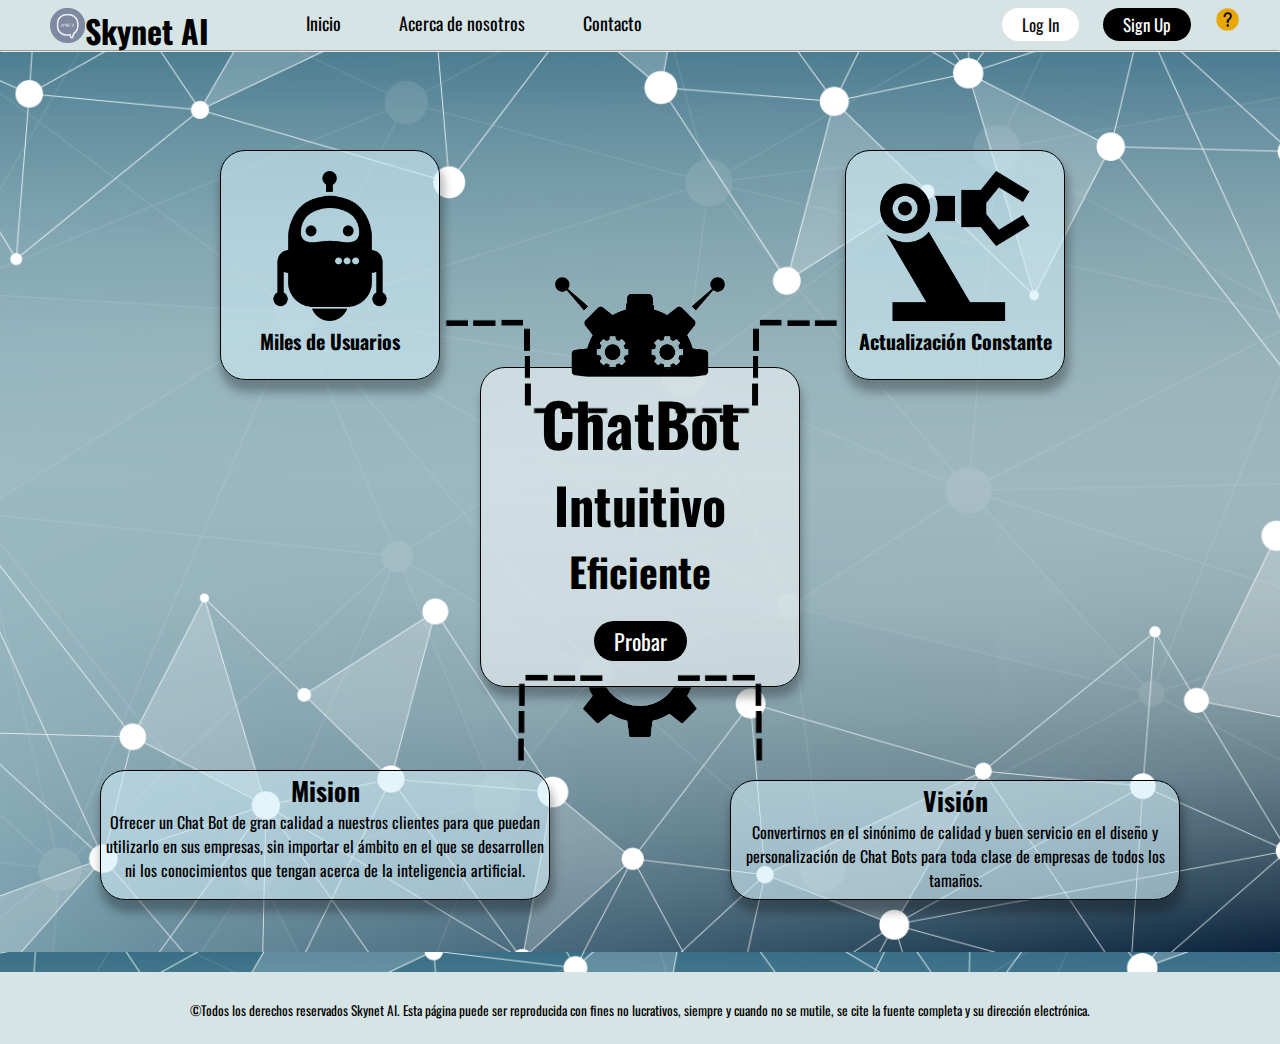
==== commit b0a399fb: "redimensionado" ====
--- a/index.html
+++ b/index.html
@@ -17,8 +17,7 @@
   <link rel="stylesheet" type="text/css" href="css/all.css">
   <link rel="stylesheet" type="text/css" href="css/index.css">
 </head>
-<body>
-  <!-- Contenedor General -->
+<header>
   <div id="header">
     <nav>
       <ul>
@@ -39,6 +38,9 @@
       </ul>
     </nav>
   </div>
+</header>
+<body>
+  <!-- Contenedor General -->
   <hr>  
       <div id="contenido">
         <!--Miles de Usuarios-->
@@ -86,7 +88,7 @@
 
       </div>
       
-    <footer class="footer">
+    <footer>
         <div class="container-permisos" >
           <small>©Todos los derechos reservados Skynet AI. Esta página puede ser reproducida con fines
             no lucrativos, siempre y cuando no se mutile, se cite la fuente completa y su dirección electrónica.
--- a/css/all.css
+++ b/css/all.css
@@ -4,12 +4,10 @@
     padding: 0;
 }
 
-
 body{
     background-image: url('/img/nodos.jpg');
     background-size: cover;
     background-position: center center;
-    animation: nombre-animacion 10s ease-in-out infinite;
     font-size: 16px;
     font-family: 'Oswald', sans-serif;
 }
@@ -36,7 +34,6 @@
 
 #logos h1{
     margin-top: -3px;
-
 }
 
 #logo{
@@ -65,10 +62,6 @@
 #login a{
     margin-right: 20px;
 }
-
-
-
-
 
 /*Botones menu*/
 
@@ -158,17 +151,69 @@
 
 /*FOOTER*/
 
-.footer { 
-    background-color: #D6E4E5;
-    height: 5rem;
-    padding: 5px 10%;
-    bottom: 0;
-    position: fixed;
-    width: 100%;
-    text-align: center;
-  }
-  
-  .container-permisos {
-    margin: 25px;
-    padding-bottom: 5rem; /* altura del pie de página */
-  }+footer {
+  position: absolute;
+  width: 100%;
+  height: 4.5rem;            /* Footer height */
+  text-align: center;
+  background-color: #D6E4E5;
+  margin-top: 20px;
+}
+
+.container-permisos{
+  margin: 25px;
+}
+
+
+/*Adaptativo*/
+
+@media (max-width: 1080px) {
+  header {
+    font-size: 12px;
+  }
+  footer{
+    font-size: 12px;
+  }
+  #logos{
+    display: flex;
+    margin-left: 10px;
+    margin-top: 10px;
+  }
+  #menu{
+    margin-left: 0px;
+    font-size: 12px;
+    font-family: 'Oswald', sans-serif;
+    margin-top: 5px;
+  }
+  #menu a{
+    margin: 0.1em;
+    padding: 0.1em 0.5em;
+  }
+  #sign{
+    font-size: 10px;
+    margin-right: 0px;
+    padding: 4px 10px;
+  }
+  #log{
+    font-size: 10px;
+    margin-right: 0px;
+    padding: 4px 10px;
+  }
+  #header ul{
+    display: flexbox;
+  }
+  #logos h1{
+    display: none;
+  }
+  #log:hover{
+    background-color: #000000;
+    color: #ffffff;
+    font-size: 11px;
+  }
+
+  #sign:hover{
+    background-color: white;
+    color: #000000;
+    font-size: 11px;
+  }
+}--- a/css/index.css
+++ b/css/index.css
@@ -263,28 +263,6 @@
   color: #000000;
 }
 
-/*FOOTER*/
-
-.footer { 
-    background-color: #D6E4E5;
-    height: 13%;
-    padding: 5px 10%;
-    bottom: -28% !important; 
-    /* position: absolute; */
-    width: 100%;
-    text-align: center;
-  }
-
-  .container-permisos{
-    margin: 25px;
-  }
-
-.footer{
-    width: 100% !important;
-    height: 5rem;
-    margin-top: auto;
-}
-
 /*Flecha*/
 #lines{
   position: absolute;
